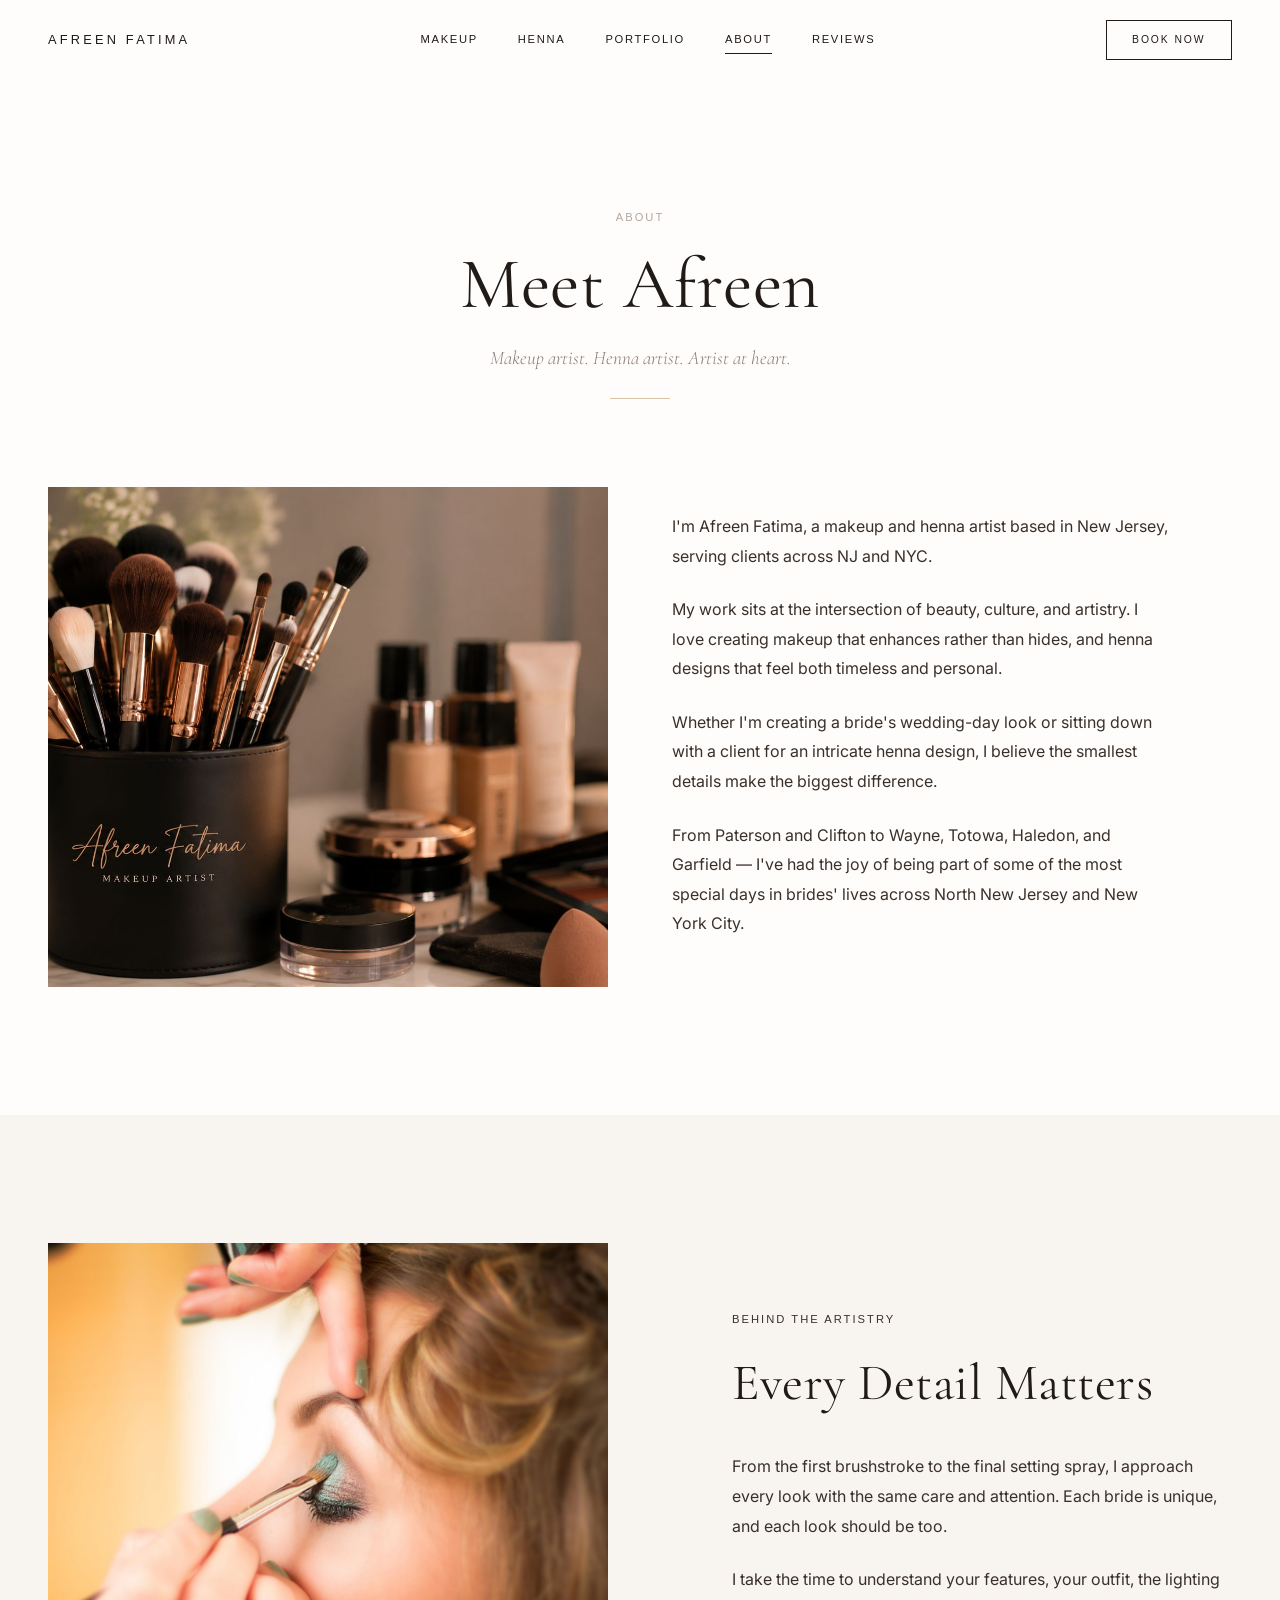
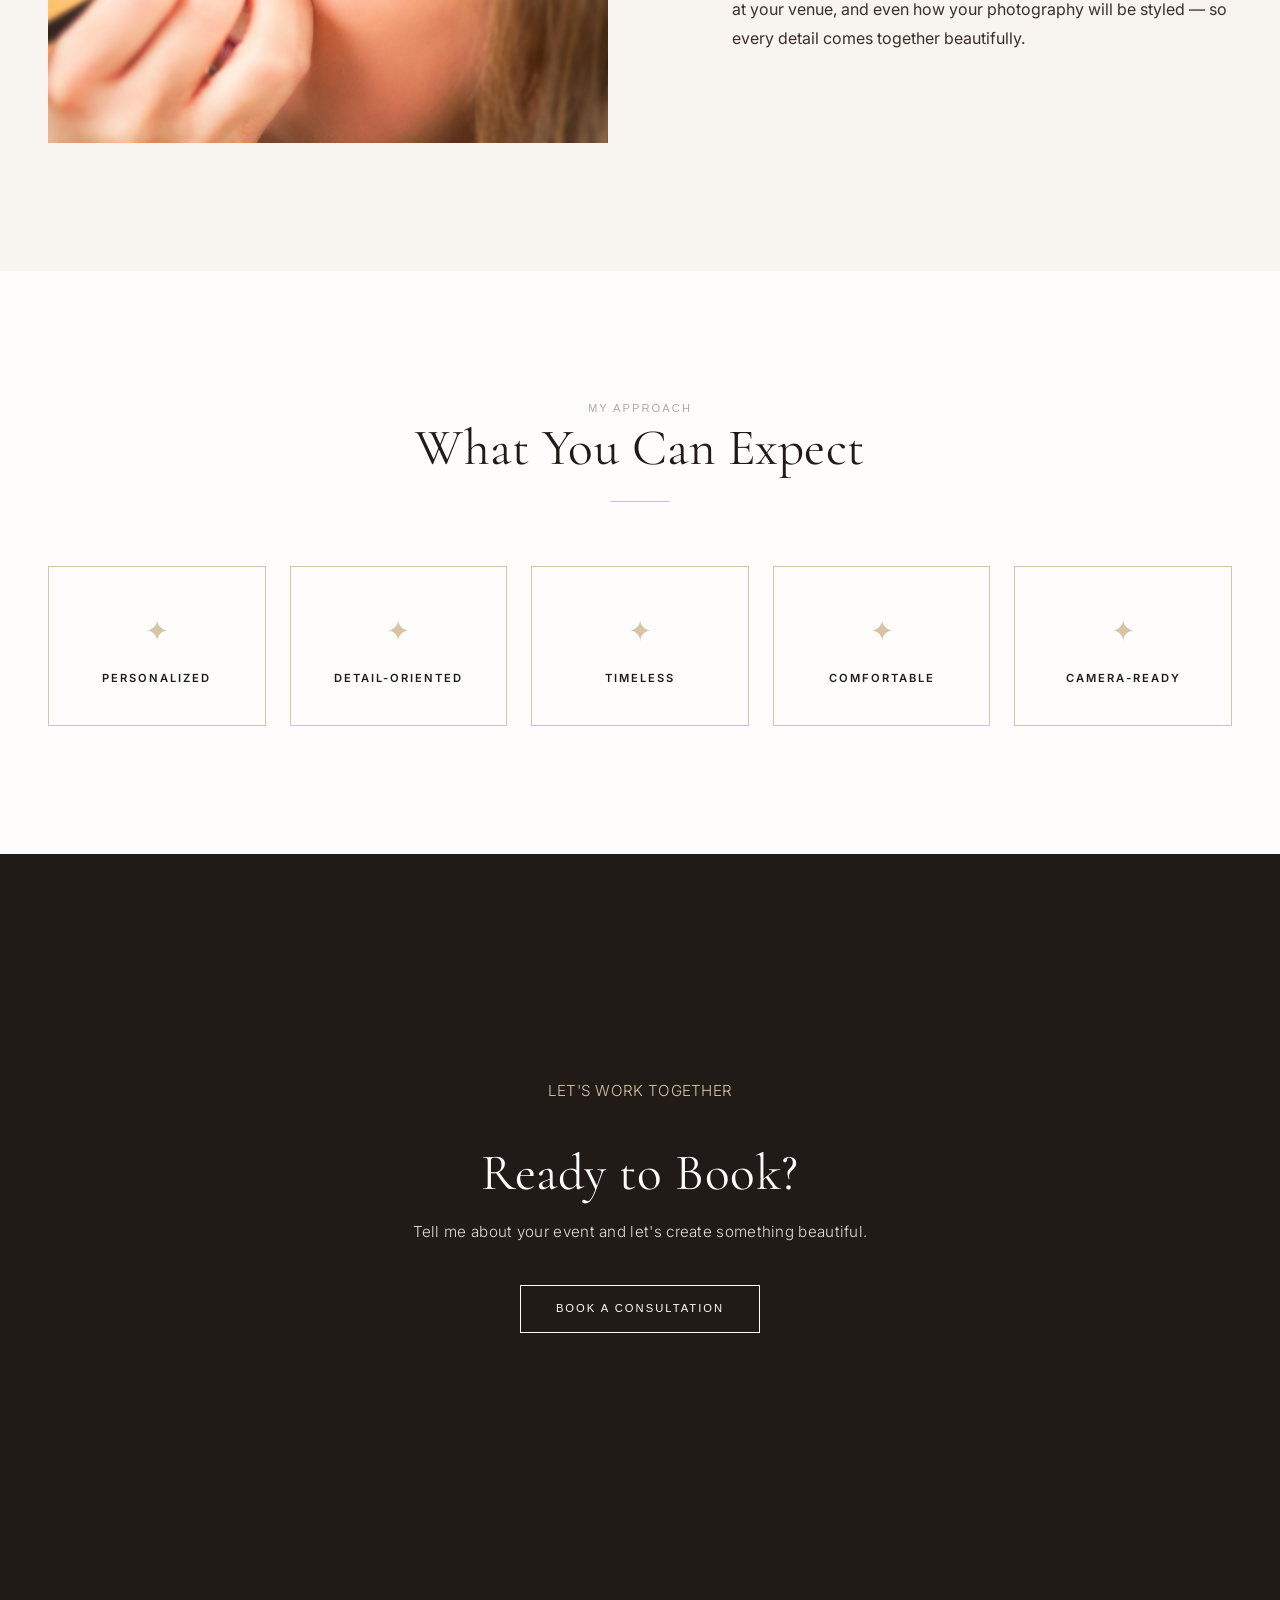
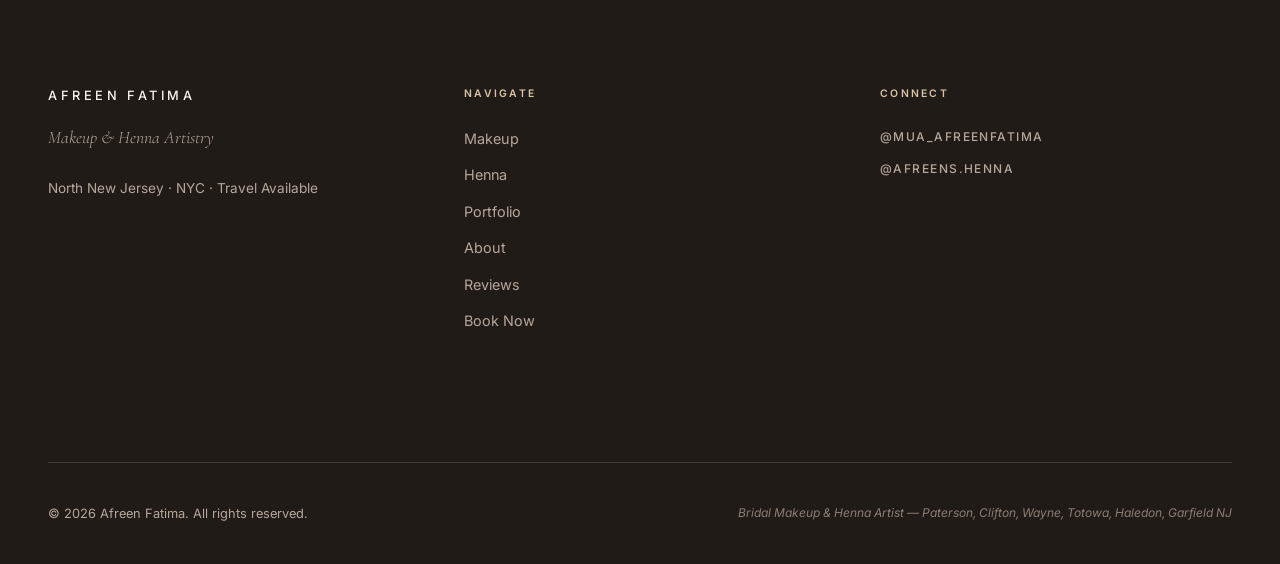
==== about.html @ 137e436c "Add files via upload" ====
<!DOCTYPE html>
<html lang="en">
<head>
  <meta charset="UTF-8">
  <meta name="viewport" content="width=device-width, initial-scale=1.0">
  <title>About Afreen Fatima | Bridal Makeup & Henna Artist in North New Jersey</title>
  <meta name="description" content="Meet Afreen Fatima — a professional bridal makeup and henna artist based in North New Jersey, serving Paterson, Clifton, Wayne, Totowa, Haledon, Garfield, and NYC. Personal, detailed, elegant bridal artistry.">
  <meta name="robots" content="index, follow">
  <link rel="canonical" href="https://afreenfatima.com/about">
  <meta property="og:title" content="About Afreen Fatima | Bridal Makeup & Henna Artist — NJ">
  <meta property="og:description" content="Meet Afreen — a makeup and henna artist based in North NJ serving brides across New Jersey and NYC.">
  <meta property="og:image" content="img/makeup/Afreen Fatima Makeup Vanity Setup.jpg">
  <meta property="og:url" content="https://afreenfatima.com/about">
  <meta property="og:type" content="website">
  <link rel="stylesheet" href="css/style.css">
</head>
<body>

  <!-- ─── HEADER ─── -->
  <header class="header header--dark" id="header">
    <div class="header__inner">
      <a href="index.html" class="header__logo">Afreen Fatima</a>
      <nav class="nav" aria-label="Main navigation">
        <a href="makeup.html" class="nav__link">Makeup</a>
        <a href="henna.html" class="nav__link">Henna</a>
        <a href="portfolio.html" class="nav__link">Portfolio</a>
        <a href="about.html" class="nav__link active">About</a>
        <a href="reviews.html" class="nav__link">Reviews</a>
      </nav>
      <a href="contact.html" class="header__book">Book Now</a>
      <button class="hamburger" id="hamburger" aria-label="Toggle navigation menu">
        <span></span><span></span><span></span>
      </button>
    </div>
  </header>

  <div class="mobile-nav" id="mobile-nav">
    <a href="index.html" class="mobile-nav__link">Home</a>
    <a href="makeup.html" class="mobile-nav__link">Makeup</a>
    <a href="henna.html" class="mobile-nav__link">Henna</a>
    <a href="portfolio.html" class="mobile-nav__link">Portfolio</a>
    <a href="about.html" class="mobile-nav__link">About</a>
    <a href="reviews.html" class="mobile-nav__link">Reviews</a>
    <a href="contact.html" class="btn btn--filled mobile-nav__book">Book Now</a>
  </div>

  <main>

    <!-- ─── PAGE HEADER ─── -->
    <section style="padding-top: calc(var(--header-height) + var(--space-3xl)); padding-bottom: var(--space-xl); text-align: center;">
      <div class="container">
        <p class="label reveal">About</p>
        <h1 class="reveal" style="margin-top: var(--space-sm);">Meet Afreen</h1>
        <p class="accent-script reveal" style="font-size: 1.2rem; margin-top: var(--space-sm);">Makeup artist. Henna artist. Artist at heart.</p>
        <div class="divider reveal"></div>
      </div>
    </section>

    <!-- ─── ABOUT INTRO ─── -->
    <section class="section" style="padding-top: 0;">
      <div class="container">
        <div class="intro">
          <div class="intro__image-wrapper reveal-left">
            <img
              src="img/makeup/Afreen Fatima Makeup Vanity Setup.jpg"
              alt="Afreen Fatima's professional bridal makeup vanity setup featuring branded brush holder, premium foundations, eyeshadow palettes, and beauty tools — bridal makeup artist serving Paterson, Clifton, and North New Jersey"
              class="intro__image"
            >
          </div>

          <div class="intro__content reveal-right">
            <p>I'm Afreen Fatima, a makeup and henna artist based in New Jersey, serving clients across NJ and NYC.</p>
            <p>My work sits at the intersection of beauty, culture, and artistry. I love creating makeup that enhances rather than hides, and henna designs that feel both timeless and personal.</p>
            <p>Whether I'm creating a bride's wedding-day look or sitting down with a client for an intricate henna design, I believe the smallest details make the biggest difference.</p>
            <p>From Paterson and Clifton to Wayne, Totowa, Haledon, and Garfield — I've had the joy of being part of some of the most special days in brides' lives across North New Jersey and New York City.</p>
          </div>
        </div>
      </div>
    </section>

    <!-- ─── PROCESS IMAGE ─── -->
    <section class="section section--ivory">
      <div class="container">
        <div class="intro" style="direction: rtl;">
          <div style="direction: ltr;" class="intro__content reveal-left">
            <p class="label">Behind the Artistry</p>
            <h2 style="margin-top: var(--space-sm);">Every Detail Matters</h2>
            <p style="margin-top: var(--space-md);">From the first brushstroke to the final setting spray, I approach every look with the same care and attention. Each bride is unique, and each look should be too.</p>
            <p>I take the time to understand your features, your outfit, the lighting at your venue, and even how your photography will be styled — so every detail comes together beautifully.</p>
          </div>

          <div style="direction: ltr;" class="intro__image-wrapper reveal-right">
            <img
              src="img/makeup/Makeup artist applying eyeshadow with a brush.jpg"
              alt="Makeup artist carefully applying shimmering eyeshadow with a precision brush during a bridal makeup session — professional bridal makeup artist serving Clifton, Paterson, and NJ brides"
              class="intro__image"
            >
          </div>
        </div>
      </div>
    </section>

    <!-- ─── MY APPROACH ─── -->
    <section class="section">
      <div class="container">
        <div class="text-center reveal">
          <p class="label">My Approach</p>
          <h2>What You Can Expect</h2>
          <div class="divider"></div>
        </div>

        <div class="approach-grid">
          <div class="approach-item reveal reveal-delay-1">
            <div class="approach-item__icon">✦</div>
            <h4>Personalized</h4>
          </div>
          <div class="approach-item reveal reveal-delay-2">
            <div class="approach-item__icon">✦</div>
            <h4>Detail-Oriented</h4>
          </div>
          <div class="approach-item reveal reveal-delay-3">
            <div class="approach-item__icon">✦</div>
            <h4>Timeless</h4>
          </div>
          <div class="approach-item reveal reveal-delay-4">
            <div class="approach-item__icon">✦</div>
            <h4>Comfortable</h4>
          </div>
          <div class="approach-item reveal reveal-delay-4">
            <div class="approach-item__icon">✦</div>
            <h4>Camera-Ready</h4>
          </div>
        </div>
      </div>
    </section>

    <!-- ─── CTA ─── -->
    <section class="section section--espresso">
      <div class="container">
        <div class="cta-banner cta-banner--dark reveal">
          <p class="label" style="color: var(--color-champagne);">Let's Work Together</p>
          <h2 style="color: var(--color-warm-white);">Ready to Book?</h2>
          <p style="color: var(--color-champagne-light);">Tell me about your event and let's create something beautiful.</p>
          <a href="contact.html" class="btn btn--light">Book a Consultation</a>
        </div>
      </div>
    </section>

  </main>

  <!-- ─── FOOTER ─── -->
  <footer class="footer" id="footer">
    <div class="container">
      <div class="footer__inner">
        <div>
          <p class="footer__brand">Afreen Fatima</p>
          <p class="footer__tagline">Makeup & Henna Artistry</p>
          <p class="footer__location">North New Jersey · NYC · Travel Available</p>
        </div>
        <div>
          <p class="footer__heading">Navigate</p>
          <div class="footer__links">
            <a href="makeup.html" class="footer__link">Makeup</a>
            <a href="henna.html" class="footer__link">Henna</a>
            <a href="portfolio.html" class="footer__link">Portfolio</a>
            <a href="about.html" class="footer__link">About</a>
            <a href="reviews.html" class="footer__link">Reviews</a>
            <a href="contact.html" class="footer__link">Book Now</a>
          </div>
        </div>
        <div>
          <p class="footer__heading">Connect</p>
          <div class="footer__social">
            <a href="https://www.instagram.com/mua_afreenfatima/" target="_blank" rel="noopener noreferrer" class="footer__social-link">@mua_afreenfatima</a>
          </div>
          <div class="footer__social" style="margin-top: 0.75rem;">
            <a href="https://www.instagram.com/afreens.henna/" target="_blank" rel="noopener noreferrer" class="footer__social-link">@afreens.henna</a>
          </div>
        </div>
      </div>
      <div class="footer__bottom">
        <p class="footer__copyright">&copy; 2026 Afreen Fatima. All rights reserved.</p>
        <p class="footer__credit"><em>Bridal Makeup & Henna Artist — Paterson, Clifton, Wayne, Totowa, Haledon, Garfield NJ</em></p>
      </div>
    </div>
  </footer>

  <script src="js/main.js"></script>
</body>
</html>
---- css/style.css ----
/* ===================================================================
   AFREEN FATIMA — Bridal Makeup & Henna Artist
   Design System + Complete Styles
   =================================================================== */

/* ───────────────────── Google Fonts ───────────────────── */
/* Cormorant Garamond & Inter loaded via @import; Libre Franklin loaded via <link> in HTML */
@import url('https://fonts.googleapis.com/css2?family=Cormorant+Garamond:ital,wght@0,300;0,400;0,500;0,600;0,700;1,300;1,400;1,500&family=Inter:wght@300;400;500;600&display=swap');

/* ───────────────────── CSS Custom Properties ───────────────────── */
:root {
  /* Colors */
  --color-ivory: #F8F5F0;
  --color-espresso: #211B18;
  --color-taupe: #B5A79C;
  --color-champagne: #D7C4A5;
  --color-warm-white: #FFFDFC;
  --color-champagne-light: #E8DDD0;
  --color-espresso-light: #3A302A;
  --color-taupe-dark: #8A7D74;
  --color-overlay: rgba(33, 27, 24, 0.55);
  --color-overlay-light: rgba(33, 27, 24, 0.30);

  /* Typography */
  --font-heading: 'Cormorant Garamond', 'Georgia', serif;
  --font-body: 'Inter', 'Helvetica Neue', sans-serif;
  --font-accent: 'Libre Franklin', 'Helvetica Neue', sans-serif;

  /* Spacing */
  --space-xs: 0.5rem;
  --space-sm: 1rem;
  --space-md: 1.5rem;
  --space-lg: 2.5rem;
  --space-xl: 4rem;
  --space-2xl: 6rem;
  --space-3xl: 8rem;

  /* Layout */
  --max-width: 1280px;
  --max-width-narrow: 900px;
  --max-width-text: 680px;
  --header-height: 80px;

  /* Transitions */
  --transition-fast: 0.2s ease;
  --transition-base: 0.3s ease;
  --transition-slow: 0.5s ease;
  --transition-elegant: 0.6s cubic-bezier(0.22, 1, 0.36, 1);

  /* Borders */
  --border-thin: 1px solid var(--color-champagne);
  --border-taupe: 1px solid var(--color-taupe);
}

/* ───────────────────── Reset & Base ───────────────────── */
*,
*::before,
*::after {
  margin: 0;
  padding: 0;
  box-sizing: border-box;
}

html {
  scroll-behavior: smooth;
  font-size: 16px;
  -webkit-font-smoothing: antialiased;
  -moz-osx-font-smoothing: grayscale;
}

body {
  font-family: var(--font-body);
  font-weight: 400;
  font-size: 1rem;
  line-height: 1.7;
  color: var(--color-espresso);
  background-color: var(--color-warm-white);
  overflow-x: hidden;
}

img {
  max-width: 100%;
  height: auto;
  display: block;
}

a {
  color: inherit;
  text-decoration: none;
  transition: var(--transition-base);
}

ul, ol {
  list-style: none;
}

button {
  font-family: inherit;
  cursor: pointer;
  border: none;
  background: none;
}

input, select, textarea {
  font-family: var(--font-body);
  font-size: 1rem;
}

::selection {
  background-color: var(--color-champagne);
  color: var(--color-espresso);
}

/* ───────────────────── Typography ───────────────────── */
h1, h2, h3, h4 {
  font-family: var(--font-heading);
  font-weight: 400;
  line-height: 1.15;
  color: var(--color-espresso);
}

h1 {
  font-size: clamp(2.5rem, 6vw, 4.5rem);
  letter-spacing: 0.01em;
}

h2 {
  font-size: clamp(2rem, 4.5vw, 3.2rem);
  letter-spacing: 0.01em;
}

h3 {
  font-size: clamp(1.4rem, 3vw, 2rem);
}

h4 {
  font-size: clamp(1.1rem, 2vw, 1.4rem);
}

.label {
  font-family: var(--font-accent);
  font-optical-sizing: auto;
  font-size: 0.7rem;
  font-weight: 500;
  font-style: normal;
  letter-spacing: 0.18em;
  text-transform: uppercase;
  color: var(--color-taupe);
}

.accent-script {
  font-family: var(--font-heading);
  font-style: italic;
  font-weight: 300;
  color: var(--color-taupe-dark);
}

/* ───────────────────── Drop Cap & Libre Franklin Accents ───────────────────── */
.drop-cap {
  font-family: var(--font-accent);
  font-optical-sizing: auto;
  font-weight: 300;
  font-style: normal;
  float: left;
  font-size: 3.8rem;
  line-height: 0.78;
  padding-right: 0.12em;
  padding-top: 0.06em;
  color: var(--color-espresso);
}

/* ───────────────────── Editorial Section Headers ───────────────────── */
.section-header {
  margin-bottom: var(--space-xl);
}

.section-header h2 {
  font-family: var(--font-heading);
  font-weight: 300;
  letter-spacing: 0.01em;
}

.section-header h2 em {
  font-style: italic;
  font-weight: 300;
}

.section-header__kicker {
  font-family: var(--font-accent);
  font-optical-sizing: auto;
  font-weight: 500;
  font-style: normal;
  font-size: 0.7rem;
  letter-spacing: 0.22em;
  text-transform: uppercase;
  color: var(--color-taupe);
  display: block;
  margin-bottom: var(--space-sm);
}

.section-header__sub {
  font-family: var(--font-body);
  font-size: 1rem;
  font-weight: 300;
  color: var(--color-taupe-dark);
  margin-top: var(--space-sm);
  letter-spacing: 0.02em;
}

/* Left-aligned (editorial / Byrdie-inspired) */
.section-header--left {
  text-align: left;
}

.section-header--left::after {
  content: '';
  display: block;
  width: 40px;
  height: 1px;
  background-color: var(--color-champagne);
  margin-top: var(--space-md);
}

/* Center-aligned */
.section-header--center {
  text-align: center;
}

/* Editorial style (left-aligned with kicker above) */
.section-header--editorial {
  text-align: left;
}

.section-header--editorial::after {
  content: '';
  display: block;
  width: 40px;
  height: 1px;
  background-color: var(--color-champagne);
  margin-top: var(--space-md);
}

/* ───────────────────── Layout Utilities ───────────────────── */
.container {
  width: 100%;
  max-width: var(--max-width);
  margin: 0 auto;
  padding: 0 clamp(1.25rem, 4vw, 3rem);
}

.container--narrow {
  max-width: var(--max-width-narrow);
}

.container--text {
  max-width: var(--max-width-text);
}

.section {
  padding: var(--space-3xl) 0;
}

.section--ivory {
  background-color: var(--color-ivory);
}

.section--espresso {
  background-color: var(--color-espresso);
  color: var(--color-ivory);
}

.section--espresso h2,
.section--espresso h3,
.section--espresso h4 {
  color: var(--color-ivory);
}

.section--espresso .label {
  color: var(--color-champagne);
}

.text-center {
  text-align: center;
}

.divider {
  width: 60px;
  height: 1px;
  background-color: var(--color-champagne);
  margin: var(--space-md) auto;
}

.divider--left {
  margin-left: 0;
}

/* ───────────────────── Buttons ───────────────────── */
.btn {
  display: inline-block;
  font-family: var(--font-accent);
  font-optical-sizing: auto;
  font-size: 0.7rem;
  font-weight: 500;
  font-style: normal;
  letter-spacing: 0.18em;
  text-transform: uppercase;
  padding: 0.85rem 2.2rem;
  border: 1px solid var(--color-espresso);
  color: var(--color-espresso);
  background: transparent;
  cursor: pointer;
  transition: background-color 0.25s ease, color 0.25s ease, border-color 0.25s ease;
}

.btn:hover {
  background-color: var(--color-espresso);
  color: var(--color-warm-white);
}

.btn--filled {
  background-color: var(--color-espresso);
  color: var(--color-warm-white);
}

.btn--filled:hover {
  background-color: transparent;
  color: var(--color-espresso);
}

.btn--light {
  border-color: var(--color-warm-white);
  color: var(--color-warm-white);
}

.btn--light:hover {
  background-color: var(--color-warm-white);
  color: var(--color-espresso);
}

.btn--text {
  border: none;
  padding: 0;
  font-family: var(--font-accent);
  font-optical-sizing: auto;
  font-size: 0.7rem;
  font-weight: 500;
  font-style: normal;
  letter-spacing: 0.18em;
  text-transform: uppercase;
  position: relative;
  background: none;
}

.btn--text:hover {
  background-color: transparent;
  color: inherit;
}

.btn--text::after {
  content: '';
  position: absolute;
  bottom: -2px;
  left: 0;
  width: 0;
  height: 1px;
  background-color: currentColor;
  transition: width 0.3s ease;
}

.btn--text:hover::after {
  width: 100%;
}

/* Light variant for dark backgrounds (hero, etc.) */
.btn--text-light {
  color: var(--color-warm-white);
}

.btn--text-light:hover {
  color: var(--color-warm-white);
  opacity: 0.85;
}

.btn--text-light::after {
  background-color: var(--color-warm-white);
}

/* ───────────────────── Header / Navigation ───────────────────── */
.header {
  position: fixed;
  top: 0;
  left: 0;
  width: 100%;
  z-index: 1000;
  padding: 0 clamp(1.25rem, 4vw, 3rem);
  height: var(--header-height);
  display: flex;
  align-items: center;
  transition: var(--transition-base);
  background-color: transparent;
}

.header.scrolled {
  background-color: rgba(255, 253, 252, 0.97);
  backdrop-filter: blur(12px);
  -webkit-backdrop-filter: blur(12px);
  box-shadow: 0 1px 0 var(--color-champagne);
}

.header.scrolled .header__logo,
.header.scrolled .nav__link,
.header.scrolled .header__book {
  color: var(--color-espresso);
}

.header.scrolled .hamburger span {
  background-color: var(--color-espresso);
}

.header__inner {
  display: flex;
  align-items: center;
  justify-content: space-between;
  width: 100%;
  max-width: var(--max-width);
  margin: 0 auto;
}

.header__logo {
  font-family: var(--font-accent);
  font-optical-sizing: auto;
  font-size: 0.8rem;
  font-weight: 500;
  font-style: normal;
  letter-spacing: 0.25em;
  text-transform: uppercase;
  color: var(--color-warm-white);
  transition: var(--transition-base);
  white-space: nowrap;
}

/* Pages with light backgrounds get dark header by default */
.header--dark .header__logo,
.header--dark .nav__link,
.header--dark .header__book {
  color: var(--color-espresso);
}

.header--dark .hamburger span {
  background-color: var(--color-espresso);
}

.nav {
  display: flex;
  align-items: center;
  gap: 2.5rem;
}

.nav__link {
  font-family: var(--font-accent);
  font-optical-sizing: auto;
  font-size: 0.7rem;
  font-weight: 400;
  font-style: normal;
  letter-spacing: 0.15em;
  text-transform: uppercase;
  color: var(--color-warm-white);
  transition: var(--transition-base);
  position: relative;
}

.nav__link::after {
  content: '';
  position: absolute;
  bottom: -4px;
  left: 0;
  width: 0;
  height: 1px;
  background-color: currentColor;
  transition: var(--transition-base);
}

.nav__link:hover::after,
.nav__link.active::after {
  width: 100%;
}

.header__book {
  font-family: var(--font-accent);
  font-optical-sizing: auto;
  font-size: 0.65rem;
  font-weight: 500;
  font-style: normal;
  letter-spacing: 0.18em;
  text-transform: uppercase;
  color: var(--color-warm-white);
  padding: 0.65rem 1.6rem;
  border: 1px solid currentColor;
  transition: background-color 0.25s ease, color 0.25s ease, border-color 0.25s ease;
}

.header__book:hover {
  background-color: var(--color-espresso);
  color: var(--color-warm-white);
  border-color: var(--color-espresso);
}

.header.scrolled .header__book:hover {
  background-color: var(--color-espresso);
  color: var(--color-warm-white);
}

/* Hamburger */
.hamburger {
  display: none;
  flex-direction: column;
  gap: 5px;
  padding: 8px;
  cursor: pointer;
  z-index: 1001;
}

.hamburger span {
  display: block;
  width: 24px;
  height: 1.5px;
  background-color: var(--color-warm-white);
  transition: var(--transition-base);
}

.hamburger.active span:nth-child(1) {
  transform: rotate(45deg) translate(5px, 5px);
}

.hamburger.active span:nth-child(2) {
  opacity: 0;
}

.hamburger.active span:nth-child(3) {
  transform: rotate(-45deg) translate(5px, -5px);
}

/* Mobile Nav Overlay */
.mobile-nav {
  display: none;
  position: fixed;
  top: 0;
  left: 0;
  width: 100%;
  height: 100vh;
  height: 100dvh;
  background-color: var(--color-warm-white);
  z-index: 999;
  flex-direction: column;
  align-items: center;
  justify-content: center;
  gap: 2rem;
  opacity: 0;
  pointer-events: none;
  transition: var(--transition-slow);
}

.mobile-nav.active {
  display: flex;
  opacity: 1;
  pointer-events: all;
}

.mobile-nav__link {
  font-family: var(--font-heading);
  font-size: 2rem;
  color: var(--color-espresso);
  transition: var(--transition-base);
}

.mobile-nav__link:hover {
  color: var(--color-taupe);
}

.mobile-nav__book {
  margin-top: 1rem;
}

/* ───────────────────── Hero Section ───────────────────── */
.hero {
  position: relative;
  height: 100vh;
  min-height: 600px;
  max-height: 1000px;
  display: flex;
  align-items: center;
  justify-content: center;
  text-align: center;
  overflow: hidden;
}

.hero__bg {
  position: absolute;
  top: 0;
  left: 0;
  width: 100%;
  height: 100%;
  object-fit: cover;
  object-position: center 20%;
  z-index: 0;
}

/* YouTube video background */
.hero__video-wrap {
  position: absolute;
  top: 0;
  left: 0;
  width: 100%;
  height: 100%;
  overflow: hidden;
  z-index: 0;
  pointer-events: none;
}

.hero__video-wrap iframe {
  position: absolute;
  top: 50%;
  left: 50%;
  width: 300%;
  height: 300%;
  min-width: 100%;
  min-height: 100%;
  transform: translate(-50%, -50%);
  border: 0;
}

/* Poster image fades out when video starts */
.hero__poster {
  z-index: 1;
  transition: opacity 1.2s ease;
}

.hero__overlay {
  position: absolute;
  top: 0;
  left: 0;
  width: 100%;
  height: 100%;
  background: linear-gradient(
    to bottom,
    rgba(33, 27, 24, 0.25) 0%,
    rgba(33, 27, 24, 0.50) 50%,
    rgba(33, 27, 24, 0.65) 100%
  );
  z-index: 1;
}

.hero__content {
  position: relative;
  z-index: 2;
  color: var(--color-warm-white);
  max-width: 800px;
  padding: 0 var(--space-md);
}

.hero__label {
  font-family: var(--font-accent);
  font-optical-sizing: auto;
  font-size: 0.7rem;
  font-weight: 400;
  font-style: normal;
  letter-spacing: 0.25em;
  text-transform: uppercase;
  color: var(--color-champagne);
  margin-bottom: var(--space-md);
}

.hero__title {
  font-family: var(--font-heading);
  font-size: clamp(2.8rem, 7vw, 5rem);
  font-weight: 300;
  line-height: 1.1;
  color: var(--color-warm-white);
  margin-bottom: var(--space-md);
}

.hero__title-accent {
  font-family: var(--font-accent);
  font-optical-sizing: auto;
  font-weight: 200;
  font-style: italic;
  letter-spacing: 0.02em;
}

.hero__subtitle {
  font-family: var(--font-body);
  font-size: 0.95rem;
  font-weight: 300;
  letter-spacing: 0.06em;
  color: rgba(255, 253, 252, 0.85);
  margin-bottom: var(--space-lg);
}

.hero__ctas {
  display: flex;
  align-items: center;
  justify-content: center;
  gap: var(--space-md);
  flex-wrap: wrap;
}

/* Page Hero (shorter, for inner pages) */
.hero--page {
  height: 65vh;
  min-height: 450px;
  max-height: 700px;
}

.hero--page .hero__title {
  font-size: clamp(2.2rem, 5.5vw, 4rem);
}

/* ───────────────────── Intro / Meet Afreen Section ───────────────────── */
.intro {
  display: grid;
  grid-template-columns: 1fr 1fr;
  gap: var(--space-xl);
  align-items: center;
}

.intro__image-wrapper {
  position: relative;
  overflow: hidden;
}

.intro__image-wrapper::after {
  content: '';
  position: absolute;
  top: 20px;
  left: 20px;
  width: 100%;
  height: 100%;
  border: 1px solid var(--color-champagne);
  z-index: -1;
}

.intro__image {
  width: 100%;
  height: 500px;
  object-fit: cover;
}

.intro__content {
  max-width: 500px;
}

.intro__content h2 {
  margin-bottom: var(--space-lg);
}

.intro__content p {
  color: var(--color-espresso-light);
  line-height: 1.85;
  margin-bottom: var(--space-md);
}

/* ───────────────────── Services Cards (Makeup / Henna) ───────────────────── */
.services-grid {
  display: grid;
  grid-template-columns: 1fr 1fr;
  gap: var(--space-lg);
}

.service-card {
  position: relative;
  height: 600px;
  overflow: hidden;
  cursor: pointer;
}

.service-card__image {
  width: 100%;
  height: 100%;
  object-fit: cover;
  transition: transform 1.2s cubic-bezier(0.22, 1, 0.36, 1);
}

.service-card:hover .service-card__image {
  transform: scale(1.05);
}

.service-card__overlay {
  position: absolute;
  top: 0;
  left: 0;
  width: 100%;
  height: 100%;
  background: linear-gradient(
    to top,
    rgba(33, 27, 24, 0.75) 0%,
    rgba(33, 27, 24, 0.15) 60%
  );
  display: flex;
  flex-direction: column;
  justify-content: flex-end;
  padding: var(--space-xl);
  transition: var(--transition-base);
}

.service-card__label {
  font-family: var(--font-accent);
  font-optical-sizing: auto;
  font-size: 0.65rem;
  font-weight: 300;
  font-style: normal;
  letter-spacing: 0.15em;
  color: var(--color-champagne);
  margin-bottom: var(--space-xs);
  opacity: 0.7;
}

.service-card__title {
  font-family: var(--font-heading);
  font-size: clamp(2rem, 4vw, 3rem);
  font-weight: 300;
  color: var(--color-warm-white);
  margin-bottom: var(--space-sm);
}

.service-card__text {
  font-size: 0.9rem;
  color: rgba(255, 253, 252, 0.8);
  line-height: 1.7;
  margin-bottom: var(--space-md);
  max-width: 380px;
}

.service-card .btn--light {
  align-self: flex-start;
}

/* ───────────────────── Gallery / Portfolio Grid ───────────────────── */
.gallery-grid {
  display: grid;
  grid-template-columns: repeat(3, 1fr);
  gap: var(--space-sm);
}

.gallery-grid--asymmetric {
  grid-template-columns: repeat(4, 1fr);
  grid-auto-rows: 280px;
}

.gallery-item {
  position: relative;
  overflow: hidden;
  cursor: pointer;
}

.gallery-item--wide {
  grid-column: span 2;
}

.gallery-item--tall {
  grid-row: span 2;
}

.gallery-item img {
  width: 100%;
  height: 100%;
  object-fit: cover;
  transition: transform 0.8s cubic-bezier(0.22, 1, 0.36, 1);
}

.gallery-item:hover img {
  transform: scale(1.04);
}

.gallery-item__overlay {
  position: absolute;
  top: 0;
  left: 0;
  width: 100%;
  height: 100%;
  background: rgba(33, 27, 24, 0);
  display: flex;
  align-items: center;
  justify-content: center;
  transition: var(--transition-base);
}

.gallery-item:hover .gallery-item__overlay {
  background: rgba(33, 27, 24, 0.25);
}

.gallery-item__icon {
  color: var(--color-warm-white);
  font-size: 1.5rem;
  opacity: 0;
  transform: translateY(10px);
  transition: var(--transition-base);
}

.gallery-item:hover .gallery-item__icon {
  opacity: 1;
  transform: translateY(0);
}

/* Portfolio Filter Tabs */
.filter-tabs {
  display: flex;
  align-items: center;
  justify-content: center;
  gap: var(--space-md);
  margin-bottom: var(--space-xl);
  flex-wrap: wrap;
}

.filter-tab {
  font-family: var(--font-body);
  font-size: 0.7rem;
  font-weight: 500;
  letter-spacing: 0.18em;
  text-transform: uppercase;
  color: var(--color-taupe);
  padding: 0.5rem 0;
  border-bottom: 1px solid transparent;
  transition: var(--transition-base);
  cursor: pointer;
  background: none;
  border-top: none;
  border-left: none;
  border-right: none;
}

.filter-tab:hover,
.filter-tab.active {
  color: var(--color-espresso);
  border-bottom-color: var(--color-espresso);
}

/* ───────────────────── Experience / Process Steps ───────────────────── */
.experience-grid {
  display: grid;
  grid-template-columns: repeat(4, 1fr);
  gap: var(--space-xl);
  margin-top: var(--space-xl);
}

.experience-step {
  text-align: center;
}

.experience-step__number {
  font-family: var(--font-accent);
  font-optical-sizing: auto;
  font-size: 2.4rem;
  font-weight: 200;
  font-style: normal;
  color: var(--color-champagne);
  line-height: 1;
  margin-bottom: var(--space-sm);
}

.experience-step__title {
  font-family: var(--font-accent);
  font-optical-sizing: auto;
  font-size: 0.7rem;
  font-weight: 600;
  font-style: normal;
  letter-spacing: 0.18em;
  text-transform: uppercase;
  color: var(--color-espresso);
  margin-bottom: var(--space-sm);
}

.experience-step__text {
  font-size: 0.9rem;
  color: var(--color-espresso-light);
  line-height: 1.75;
}

/* ───────────────────── Reviews / Kind Words ───────────────────── */
.reviews-grid {
  display: grid;
  grid-template-columns: repeat(2, 1fr);
  gap: var(--space-xl);
}

.review-card {
  padding: var(--space-xl);
  border: var(--border-thin);
  position: relative;
}

.review-card__quote {
  font-family: var(--font-accent);
  font-optical-sizing: auto;
  font-weight: 200;
  font-style: normal;
  font-size: 4rem;
  color: var(--color-champagne);
  line-height: 0.8;
  margin-bottom: var(--space-sm);
}

.review-card__text {
  font-family: var(--font-heading);
  font-size: 1.25rem;
  font-style: italic;
  font-weight: 300;
  line-height: 1.65;
  color: var(--color-espresso);
  margin-bottom: var(--space-md);
}

.review-card__author {
  font-family: var(--font-body);
  font-size: 0.7rem;
  font-weight: 600;
  letter-spacing: 0.15em;
  text-transform: uppercase;
  color: var(--color-espresso);
}

.review-card__service {
  font-family: var(--font-body);
  font-size: 0.75rem;
  color: var(--color-taupe);
  margin-top: 4px;
}

/* Large single review */
.review-large {
  text-align: center;
  max-width: 750px;
  margin: 0 auto;
}

.review-large__text {
  font-family: var(--font-heading);
  font-size: clamp(1.3rem, 2.5vw, 1.8rem);
  font-style: italic;
  font-weight: 300;
  line-height: 1.65;
  color: var(--color-espresso);
  margin-bottom: var(--space-lg);
}

.review-large__quote-mark {
  font-family: var(--font-heading);
  font-size: 5rem;
  color: var(--color-champagne);
  line-height: 0.5;
  display: block;
  margin-bottom: var(--space-md);
}

/* ───────────────────── Instagram Section ───────────────────── */
.instagram-handle {
  color: inherit;
  text-decoration: none;
  transition: var(--transition-base);
}

.instagram-handle:hover {
  color: var(--color-taupe);
}

.instagram-grid {
  display: grid;
  grid-template-columns: repeat(6, 1fr);
  gap: 4px;
}

.instagram-item {
  aspect-ratio: 1;
  overflow: hidden;
  cursor: pointer;
}

.instagram-item img {
  width: 100%;
  height: 100%;
  object-fit: cover;
  transition: transform 0.6s cubic-bezier(0.22, 1, 0.36, 1);
}

.instagram-item:hover img {
  transform: scale(1.08);
}

/* ───────────────────── CTA Banner ───────────────────── */
.cta-banner {
  text-align: center;
  padding: var(--space-2xl) var(--space-md);
}

.cta-banner h2 {
  margin-bottom: var(--space-sm);
}

.cta-banner p {
  font-family: var(--font-body);
  font-size: 0.95rem;
  font-weight: 300;
  color: var(--color-taupe-dark);
  margin-bottom: var(--space-lg);
  letter-spacing: 0.02em;
}

.cta-banner--dark {
  background-color: var(--color-espresso);
}

.cta-banner--dark h2 {
  color: var(--color-warm-white);
}

.cta-banner--dark p {
  color: var(--color-champagne);
}

/* ───────────────────── Footer ───────────────────── */
.footer {
  background-color: var(--color-espresso);
  color: var(--color-ivory);
  padding: var(--space-3xl) 0 var(--space-lg);
}

.footer__inner {
  display: grid;
  grid-template-columns: 1fr 1fr 1fr;
  gap: var(--space-xl);
  margin-bottom: var(--space-3xl);
}

.footer__brand {
  font-family: var(--font-body);
  font-size: 0.8rem;
  font-weight: 500;
  letter-spacing: 0.28em;
  text-transform: uppercase;
  margin-bottom: var(--space-sm);
}

.footer__tagline {
  font-family: var(--font-heading);
  font-style: italic;
  font-weight: 300;
  font-size: 1.1rem;
  color: var(--color-taupe);
  margin-bottom: var(--space-md);
}

.footer__location {
  font-size: 0.85rem;
  color: var(--color-taupe);
}

.footer__heading {
  font-family: var(--font-body);
  font-size: 0.65rem;
  font-weight: 600;
  letter-spacing: 0.22em;
  text-transform: uppercase;
  color: var(--color-champagne);
  margin-bottom: var(--space-md);
}

.footer__links {
  display: flex;
  flex-direction: column;
  gap: 0.75rem;
}

.footer__link {
  font-size: 0.9rem;
  color: var(--color-taupe);
  transition: var(--transition-base);
}

.footer__link:hover {
  color: var(--color-warm-white);
}

.footer__social {
  display: flex;
  gap: var(--space-md);
}

.footer__social-link {
  font-size: 0.75rem;
  font-weight: 500;
  letter-spacing: 0.12em;
  text-transform: uppercase;
  color: var(--color-taupe);
  transition: var(--transition-base);
}

.footer__social-link:hover {
  color: var(--color-warm-white);
}

.footer__bottom {
  border-top: 1px solid rgba(181, 167, 156, 0.2);
  padding-top: var(--space-lg);
  display: flex;
  align-items: center;
  justify-content: space-between;
}

.footer__copyright {
  font-size: 0.8rem;
  color: var(--color-taupe);
}

.footer__credit {
  font-size: 0.75rem;
  color: var(--color-taupe-dark);
  font-style: italic;
}

/* ───────────────────── Contact / Booking Form ───────────────────── */
.form-grid {
  display: grid;
  grid-template-columns: 1fr 1fr;
  gap: var(--space-md);
}

.form-group {
  display: flex;
  flex-direction: column;
  gap: 0.5rem;
}

.form-group--full {
  grid-column: 1 / -1;
}

.form-group label {
  font-size: 0.7rem;
  font-weight: 500;
  letter-spacing: 0.18em;
  text-transform: uppercase;
  color: var(--color-espresso);
}

.form-group input,
.form-group select,
.form-group textarea {
  padding: 0.9rem 1rem;
  border: 1px solid var(--color-champagne);
  background-color: transparent;
  color: var(--color-espresso);
  font-size: 0.95rem;
  transition: var(--transition-base);
  outline: none;
  -webkit-appearance: none;
  appearance: none;
  border-radius: 0;
}

.form-group input:focus,
.form-group select:focus,
.form-group textarea:focus {
  border-color: var(--color-espresso);
}

.form-group input::placeholder,
.form-group textarea::placeholder {
  color: var(--color-taupe);
  font-weight: 300;
}

.form-group textarea {
  resize: vertical;
  min-height: 140px;
}

.form-group select {
  background-image: url("data:image/svg+xml,%3Csvg xmlns='http://www.w3.org/2000/svg' width='12' height='12' viewBox='0 0 12 12'%3E%3Cpath fill='%23B5A79C' d='M6 8L1 3h10z'/%3E%3C/svg%3E");
  background-repeat: no-repeat;
  background-position: right 1rem center;
  padding-right: 2.5rem;
  cursor: pointer;
}

.form-submit {
  margin-top: var(--space-md);
}

.form-message {
  padding: var(--space-sm) var(--space-md);
  margin-top: var(--space-md);
  font-size: 0.9rem;
  display: none;
}

.form-message--success {
  background-color: #f0f7f0;
  color: #2d5a2d;
  border: 1px solid #c5dfc5;
  display: block;
}

.form-message--error {
  background-color: #fdf0f0;
  color: #8b2d2d;
  border: 1px solid #e8c5c5;
  display: block;
}

/* ───────────────────── Services List (Inner Pages) ───────────────────── */
.services-list {
  display: grid;
  grid-template-columns: repeat(2, 1fr);
  gap: var(--space-md) var(--space-xl);
}

.services-list__item {
  padding: var(--space-lg) 0;
  border-bottom: var(--border-thin);
}

.services-list__item h4 {
  margin-bottom: var(--space-xs);
}

.services-list__item p {
  font-size: 0.9rem;
  color: var(--color-espresso-light);
  line-height: 1.7;
}

/* Service Categories (Henna page) */
.service-categories {
  display: grid;
  grid-template-columns: repeat(3, 1fr);
  gap: var(--space-lg);
}

.service-category {
  padding: var(--space-xl);
  border: var(--border-thin);
  text-align: center;
  transition: var(--transition-base);
}

.service-category:hover {
  border-color: var(--color-taupe);
}

.service-category h3 {
  font-size: 1.6rem;
  margin-bottom: var(--space-sm);
}

.service-category p {
  font-size: 0.9rem;
  color: var(--color-espresso-light);
  line-height: 1.7;
}

/* ───────────────────── About Page Approach ───────────────────── */
.approach-grid {
  display: grid;
  grid-template-columns: repeat(5, 1fr);
  gap: var(--space-md);
  margin-top: var(--space-xl);
}

.approach-item {
  text-align: center;
  padding: var(--space-lg) var(--space-sm);
  border: var(--border-thin);
}

.approach-item__icon {
  font-size: 1.8rem;
  margin-bottom: var(--space-sm);
  color: var(--color-champagne);
}

.approach-item h4 {
  font-family: var(--font-body);
  font-size: 0.7rem;
  font-weight: 600;
  letter-spacing: 0.18em;
  text-transform: uppercase;
}

/* ───────────────────── Lightbox ───────────────────── */
.lightbox {
  position: fixed;
  top: 0;
  left: 0;
  width: 100%;
  height: 100%;
  background-color: rgba(33, 27, 24, 0.95);
  z-index: 2000;
  display: flex;
  align-items: center;
  justify-content: center;
  opacity: 0;
  pointer-events: none;
  transition: var(--transition-base);
}

.lightbox.active {
  opacity: 1;
  pointer-events: all;
}

.lightbox__image {
  max-width: 90%;
  max-height: 90vh;
  object-fit: contain;
}

.lightbox__close {
  position: absolute;
  top: 2rem;
  right: 2rem;
  color: var(--color-warm-white);
  font-size: 1.5rem;
  cursor: pointer;
  padding: 0.5rem;
  transition: var(--transition-base);
  background: none;
  border: none;
  font-family: var(--font-body);
  font-weight: 300;
  letter-spacing: 0.1em;
}

.lightbox__close:hover {
  color: var(--color-champagne);
}

.lightbox__nav {
  position: absolute;
  top: 50%;
  transform: translateY(-50%);
  color: var(--color-warm-white);
  font-size: 2rem;
  cursor: pointer;
  padding: 1rem;
  transition: var(--transition-base);
  background: none;
  border: none;
  font-family: var(--font-heading);
}

.lightbox__nav:hover {
  color: var(--color-champagne);
}

.lightbox__nav--prev {
  left: 2rem;
}

.lightbox__nav--next {
  right: 2rem;
}

/* ───────────────────── Scroll Animations ───────────────────── */
.reveal {
  opacity: 0;
  transform: translateY(30px);
  transition: opacity 0.8s ease, transform 0.8s cubic-bezier(0.22, 1, 0.36, 1);
}

.reveal.visible {
  opacity: 1;
  transform: translateY(0);
}

.reveal-delay-1 { transition-delay: 0.1s; }
.reveal-delay-2 { transition-delay: 0.2s; }
.reveal-delay-3 { transition-delay: 0.3s; }
.reveal-delay-4 { transition-delay: 0.4s; }

.reveal-left {
  opacity: 0;
  transform: translateX(-30px);
  transition: opacity 0.8s ease, transform 0.8s cubic-bezier(0.22, 1, 0.36, 1);
}

.reveal-left.visible {
  opacity: 1;
  transform: translateX(0);
}

.reveal-right {
  opacity: 0;
  transform: translateX(30px);
  transition: opacity 0.8s ease, transform 0.8s cubic-bezier(0.22, 1, 0.36, 1);
}

.reveal-right.visible {
  opacity: 1;
  transform: translateX(0);
}

/* ───────────────────── Combo Package Highlight ───────────────────── */
.combo-section {
  background-color: var(--color-ivory);
  padding: var(--space-3xl) 0;
}

.combo-inner {
  display: grid;
  grid-template-columns: 1fr 1fr;
  gap: var(--space-xl);
  align-items: center;
}

.combo-images {
  display: grid;
  grid-template-columns: 1fr 1fr;
  gap: var(--space-sm);
}

.combo-images img {
  width: 100%;
  height: 300px;
  object-fit: cover;
}

/* ───────────────────── Responsive ───────────────────── */
@media (max-width: 1024px) {
  .experience-grid {
    grid-template-columns: repeat(2, 1fr);
    gap: var(--space-lg);
  }

  .approach-grid {
    grid-template-columns: repeat(3, 1fr);
  }

  .footer__inner {
    grid-template-columns: 1fr 1fr;
  }

  .gallery-grid--asymmetric {
    grid-template-columns: repeat(3, 1fr);
    grid-auto-rows: 250px;
  }
}

@media (max-width: 768px) {
  :root {
    --header-height: 65px;
    --space-3xl: 5rem;
  }

  .nav,
  .header__book {
    display: none;
  }

  .hamburger {
    display: flex;
  }

  .hero {
    min-height: 500px;
  }

  .hero__title {
    font-size: clamp(2rem, 8vw, 3rem);
  }

  .hero__ctas {
    flex-direction: column;
    gap: var(--space-sm);
  }

  .intro {
    grid-template-columns: 1fr;
    gap: var(--space-lg);
  }

  .intro__image {
    height: 400px;
  }

  .services-grid {
    grid-template-columns: 1fr;
  }

  .service-card {
    height: 450px;
  }

  .gallery-grid {
    grid-template-columns: repeat(2, 1fr);
  }

  .gallery-grid--asymmetric {
    grid-template-columns: repeat(2, 1fr);
    grid-auto-rows: 200px;
  }

  .gallery-item--wide {
    grid-column: span 1;
  }

  .experience-grid {
    grid-template-columns: 1fr;
    gap: var(--space-lg);
  }

  .reviews-grid {
    grid-template-columns: 1fr;
  }

  .instagram-grid {
    grid-template-columns: repeat(3, 1fr);
  }

  .footer__inner {
    grid-template-columns: 1fr;
    gap: var(--space-lg);
  }

  .footer__bottom {
    flex-direction: column;
    gap: var(--space-sm);
    text-align: center;
  }

  .form-grid {
    grid-template-columns: 1fr;
  }

  .services-list {
    grid-template-columns: 1fr;
  }

  .service-categories {
    grid-template-columns: 1fr;
  }

  .approach-grid {
    grid-template-columns: repeat(2, 1fr);
  }

  .combo-inner {
    grid-template-columns: 1fr;
  }

  .filter-tabs {
    gap: var(--space-sm);
  }
}

@media (max-width: 480px) {
  .approach-grid {
    grid-template-columns: 1fr;
  }

  .gallery-grid--asymmetric {
    grid-auto-rows: 180px;
  }

  .service-card {
    height: 380px;
  }

  .review-card {
    padding: var(--space-lg);
  }
}

/* ───────────────────── Print Styles ───────────────────── */
@media print {
  .header,
  .hamburger,
  .mobile-nav,
  .lightbox {
    display: none !important;
  }

  .hero {
    height: auto;
    min-height: 0;
    page-break-after: always;
  }

  .reveal {
    opacity: 1 !important;
    transform: none !important;
  }

  body {
    color: #000;
    background: #fff;
  }
}
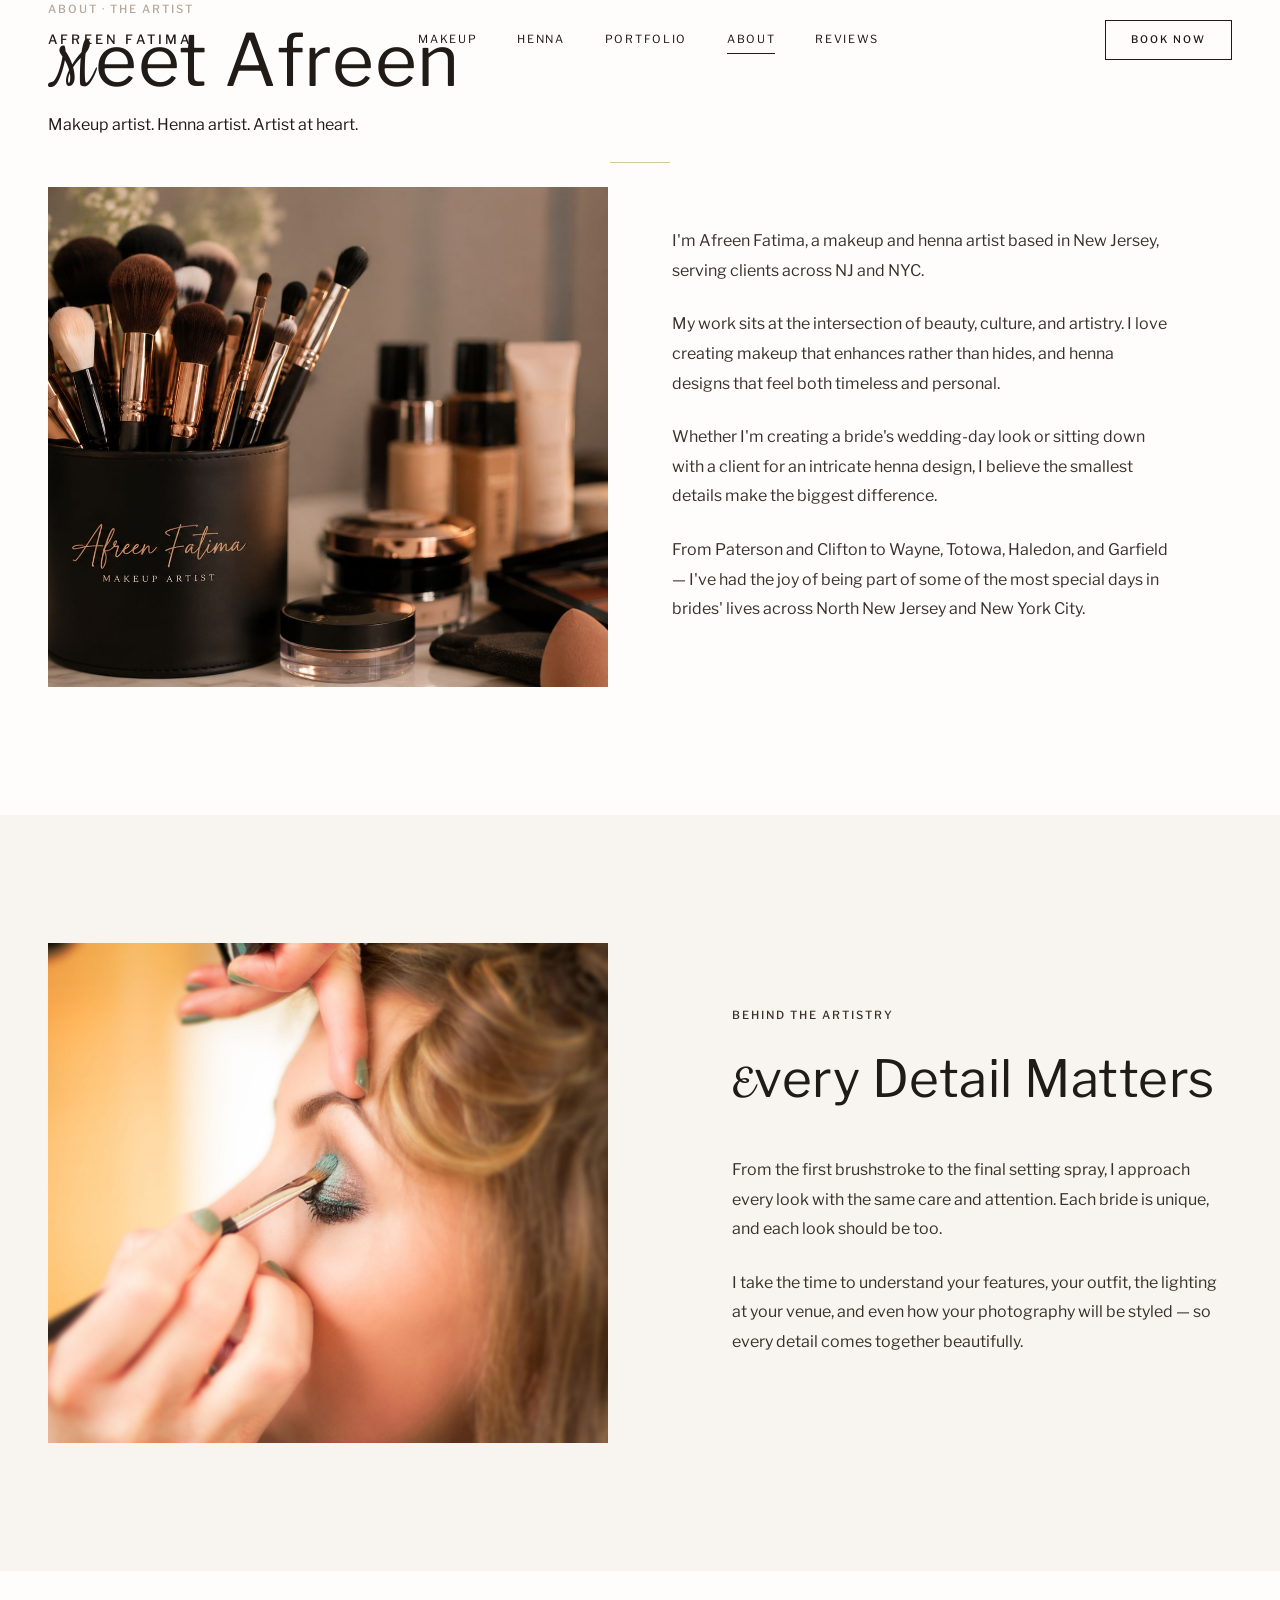
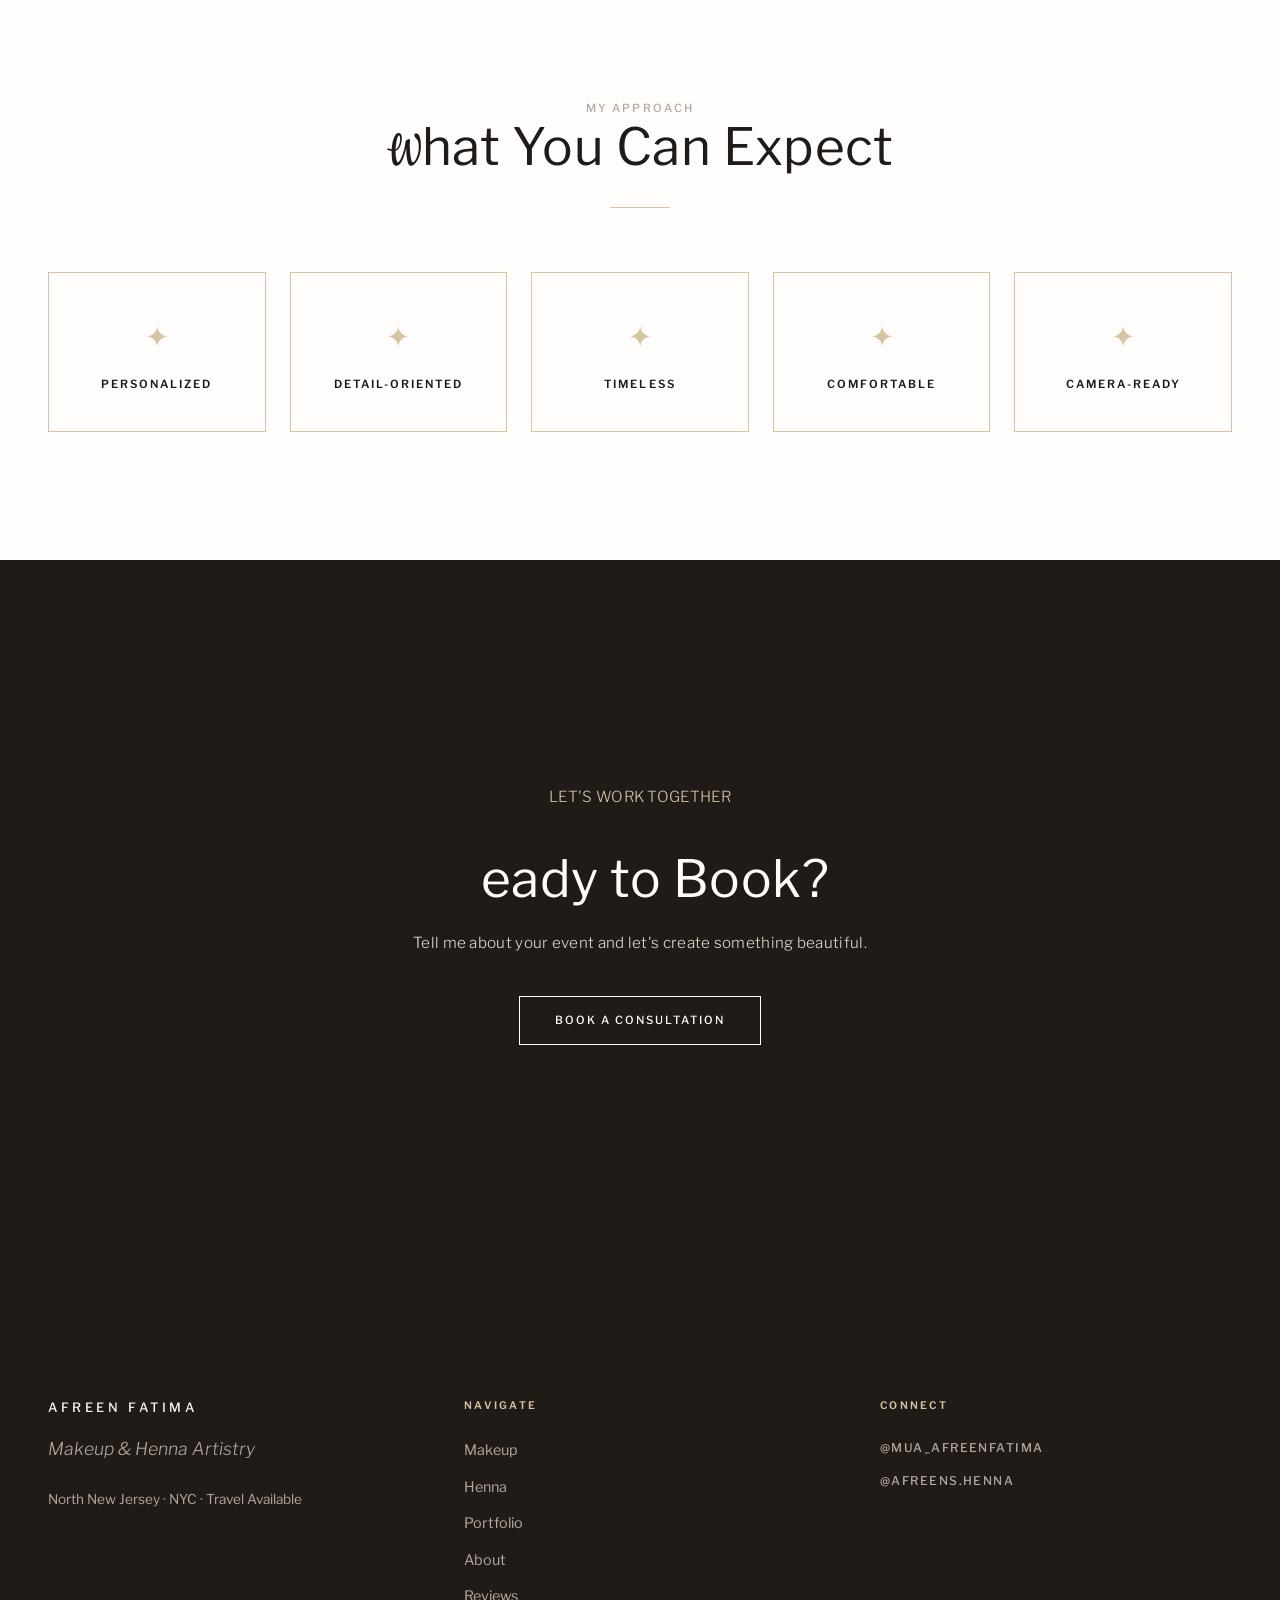
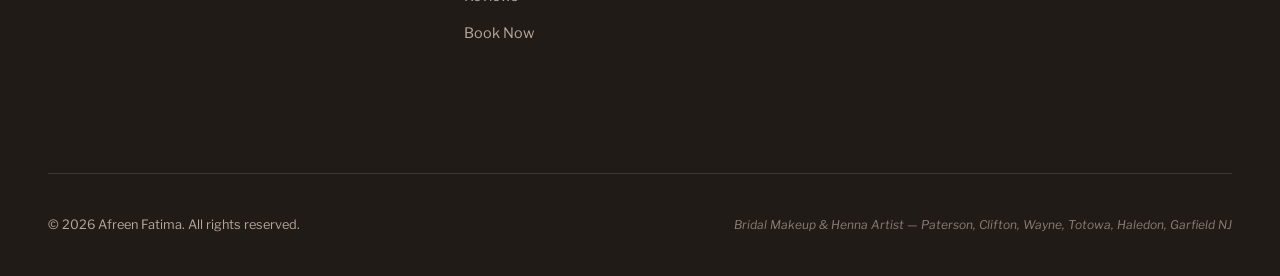
==== commit 099d14bf: "Enhance typography with Google Fonts integration" ====
--- a/about.html
+++ b/about.html
@@ -12,7 +12,9 @@
   <meta property="og:image" content="img/makeup/Afreen Fatima Makeup Vanity Setup.jpg">
   <meta property="og:url" content="https://afreenfatima.com/about">
   <meta property="og:type" content="website">
+  <link href="https://fonts.googleapis.com/css2?family=Cookie&family=Libre+Franklin:ital,wght@0,100..900;1,100..900&family=Send+Flowers&display=swap" rel="stylesheet">
   <link rel="stylesheet" href="css/style.css">
+  <link rel="stylesheet" href="css/inner-editorial.css">
 </head>
 <body>
 
@@ -47,11 +49,11 @@
   <main>
 
     <!-- ─── PAGE HEADER ─── -->
-    <section style="padding-top: calc(var(--header-height) + var(--space-3xl)); padding-bottom: var(--space-xl); text-align: center;">
+    <section class="editorial-page-header">
       <div class="container">
-        <p class="label reveal">About</p>
-        <h1 class="reveal" style="margin-top: var(--space-sm);">Meet Afreen</h1>
-        <p class="accent-script reveal" style="font-size: 1.2rem; margin-top: var(--space-sm);">Makeup artist. Henna artist. Artist at heart.</p>
+        <p class="label reveal">About · The Artist</p>
+        <h1 class="reveal"><span class="cookie-regular editorial-initial">M</span>eet Afreen</h1>
+        <p class="reveal">Makeup artist. Henna artist. Artist at heart.</p>
         <div class="divider reveal"></div>
       </div>
     </section>
@@ -84,7 +86,7 @@
         <div class="intro" style="direction: rtl;">
           <div style="direction: ltr;" class="intro__content reveal-left">
             <p class="label">Behind the Artistry</p>
-            <h2 style="margin-top: var(--space-sm);">Every Detail Matters</h2>
+            <h2 style="margin-top: var(--space-sm);"><span class="cookie-regular editorial-initial">E</span>very Detail Matters</h2>
             <p style="margin-top: var(--space-md);">From the first brushstroke to the final setting spray, I approach every look with the same care and attention. Each bride is unique, and each look should be too.</p>
             <p>I take the time to understand your features, your outfit, the lighting at your venue, and even how your photography will be styled — so every detail comes together beautifully.</p>
           </div>
@@ -105,7 +107,7 @@
       <div class="container">
         <div class="text-center reveal">
           <p class="label">My Approach</p>
-          <h2>What You Can Expect</h2>
+          <h2><span class="cookie-regular editorial-initial">W</span>hat You Can Expect</h2>
           <div class="divider"></div>
         </div>
 
@@ -139,7 +141,7 @@
       <div class="container">
         <div class="cta-banner cta-banner--dark reveal">
           <p class="label" style="color: var(--color-champagne);">Let's Work Together</p>
-          <h2 style="color: var(--color-warm-white);">Ready to Book?</h2>
+          <h2 style="color: var(--color-warm-white);"><span class="cookie-regular editorial-initial">R</span>eady to Book?</h2>
           <p style="color: var(--color-champagne-light);">Tell me about your event and let's create something beautiful.</p>
           <a href="contact.html" class="btn btn--light">Book a Consultation</a>
         </div>
--- a/css/style.css
+++ b/css/style.css
@@ -1,11 +1,17 @@
+.cookie-regular {
+  font-family: "Cookie", cursive;
+  font-weight: 400;
+  font-style: normal;
+}
+
 /* ===================================================================
    AFREEN FATIMA — Bridal Makeup & Henna Artist
    Design System + Complete Styles
    =================================================================== */
 
 /* ───────────────────── Google Fonts ───────────────────── */
-/* Cormorant Garamond & Inter loaded via @import; Libre Franklin loaded via <link> in HTML */
-@import url('https://fonts.googleapis.com/css2?family=Cormorant+Garamond:ital,wght@0,300;0,400;0,500;0,600;0,700;1,300;1,400;1,500&family=Inter:wght@300;400;500;600&display=swap');
+/*  loaded via @import; Libre Franklin loaded via <link> in HTML */
+@import url('https://fonts.googleapis.com/css2?family=Cormorant+Garamond:ital,wght@0,300;0,400;0,500;0,600;0,700;1,300;1,400;1,500&display=swap');
 
 /* ───────────────────── CSS Custom Properties ───────────────────── */
 :root {
@@ -22,9 +28,9 @@
   --color-overlay-light: rgba(33, 27, 24, 0.30);
 
   /* Typography */
-  --font-heading: 'Cormorant Garamond', 'Georgia', serif;
-  --font-body: 'Inter', 'Helvetica Neue', sans-serif;
-  --font-accent: 'Libre Franklin', 'Helvetica Neue', sans-serif;
+  --font-heading: "Libre Franklin", sans-sans-serif;
+  --font-body: "Libre Franklin", sans-sans-serif;
+  --font-accent: "Libre Franklin", sans-sans-serif;
 
   /* Spacing */
   --space-xs: 0.5rem;
@@ -155,11 +161,11 @@
   color: var(--color-taupe-dark);
 }
 
-/* ───────────────────── Drop Cap & Libre Franklin Accents ───────────────────── */
+/* ───────────────────── Drop Cap & Libre Franklin Editorial Accents ───────────────────── */
 .drop-cap {
   font-family: var(--font-accent);
   font-optical-sizing: auto;
-  font-weight: 300;
+  font-weight: 800;
   font-style: normal;
   float: left;
   font-size: 3.8rem;
@@ -167,6 +173,30 @@
   padding-right: 0.12em;
   padding-top: 0.06em;
   color: var(--color-espresso);
+  letter-spacing: -0.05em;
+}
+
+.editorial-initial {
+  font-family: "Cookie", cursive;
+  font-weight: 400;
+  font-style: normal;
+  letter-spacing: 0;
+  color: var(--color-espresso);
+}
+
+.editorial-initial--hero {
+  color: inherit;
+  font-size: 1.22em;
+  line-height: 0;
+  margin-right: -0.02em;
+}
+
+.editorial-initial--heading {
+  display: inline-block;
+  font-size: 1.18em;
+  line-height: 0.8;
+  margin-right: -0.03em;
+  vertical-align: -0.04em;
 }
 
 /* ───────────────────── Editorial Section Headers ───────────────────── */
@@ -584,52 +614,50 @@
 /* ───────────────────── Hero Section ───────────────────── */
 .hero {
   position: relative;
-  height: 100vh;
-  min-height: 600px;
+  height: 100svh;
+  min-height: 650px;
   max-height: 1000px;
   display: flex;
-  align-items: center;
-  justify-content: center;
-  text-align: center;
+  align-items: flex-end;
+  justify-content: flex-start;
   overflow: hidden;
+  isolation: isolate;
+  background: var(--color-espresso);
 }
 
 .hero__bg {
   position: absolute;
-  top: 0;
-  left: 0;
+  inset: 0;
   width: 100%;
   height: 100%;
   object-fit: cover;
-  object-position: center 20%;
+  object-position: center 25%;
   z-index: 0;
 }
 
-/* YouTube video background */
 .hero__video-wrap {
   position: absolute;
-  top: 0;
-  left: 0;
-  width: 100%;
-  height: 100%;
+  inset: 0;
   overflow: hidden;
   z-index: 0;
   pointer-events: none;
+  background: var(--color-espresso);
 }
 
 .hero__video-wrap iframe {
   position: absolute;
   top: 50%;
   left: 50%;
-  width: 300%;
-  height: 300%;
+  width: 177.78vh;
+  height: 100vh;
   min-width: 100%;
   min-height: 100%;
-  transform: translate(-50%, -50%);
+  transform: translate(-50%, -50%) scale(1.03);
+  transform-origin: center;
   border: 0;
-}
-
-/* Poster image fades out when video starts */
+  pointer-events: none;
+}
+
 .hero__poster {
   z-index: 1;
   transition: opacity 1.2s ease;
@@ -637,71 +665,121 @@
 
 .hero__overlay {
   position: absolute;
-  top: 0;
-  left: 0;
-  width: 100%;
-  height: 100%;
-  background: linear-gradient(
-    to bottom,
-    rgba(33, 27, 24, 0.25) 0%,
-    rgba(33, 27, 24, 0.50) 50%,
-    rgba(33, 27, 24, 0.65) 100%
-  );
+  inset: 0;
+  background:
+    linear-gradient(
+      to right,
+      rgba(33, 27, 24, 0.10) 0%,
+      rgba(33, 27, 24, 0.08) 45%,
+      rgba(33, 27, 24, 0.22) 100%
+    ),
+    linear-gradient(
+      to top,
+      rgba(33, 27, 24, 0.78) 0%,
+      rgba(33, 27, 24, 0.28) 42%,
+      rgba(33, 27, 24, 0.05) 75%
+    );
   z-index: 1;
 }
 
 .hero__content {
   position: relative;
   z-index: 2;
+  width: 100%;
+  max-width: var(--max-width);
+  margin: 0 auto;
+  padding: 0 clamp(1.25rem, 4vw, 3rem) clamp(2rem, 5vw, 5rem);
   color: var(--color-warm-white);
-  max-width: 800px;
-  padding: 0 var(--space-md);
+}
+
+.hero__content--editorial {
+  display: flex;
+  flex-direction: column;
+  align-items: flex-start;
 }
 
 .hero__label {
   font-family: var(--font-accent);
   font-optical-sizing: auto;
-  font-size: 0.7rem;
-  font-weight: 400;
+  font-size: 0.68rem;
+  font-weight: 600;
   font-style: normal;
-  letter-spacing: 0.25em;
+  letter-spacing: 0.22em;
   text-transform: uppercase;
-  color: var(--color-champagne);
-  margin-bottom: var(--space-md);
+  color: var(--color-champagne-light);
+  margin: 0 0 0.75rem 0.2rem;
+}
+
+.hero__story-card {
+  width: min(650px, 100%);
+  padding: clamp(1.5rem, 3vw, 2.5rem);
+  background: rgba(248, 245, 240, 0.96);
+  color: var(--color-espresso);
+  border-left: 3px solid var(--color-champagne);
+  box-shadow: 0 18px 50px rgba(33, 27, 24, 0.14);
+}
+
+.hero__story-kicker {
+  font-family: var(--font-accent);
+  font-size: 0.64rem;
+  font-weight: 600;
+  letter-spacing: 0.2em;
+  text-transform: uppercase;
+  color: var(--color-taupe-dark);
+  margin-bottom: 0.8rem;
 }
 
 .hero__title {
   font-family: var(--font-heading);
-  font-size: clamp(2.8rem, 7vw, 5rem);
+  font-size: clamp(3rem, 6vw, 5.5rem);
   font-weight: 300;
-  line-height: 1.1;
-  color: var(--color-warm-white);
-  margin-bottom: var(--space-md);
+  line-height: 0.98;
+  letter-spacing: -0.015em;
+  color: var(--color-espresso);
+  margin-bottom: 1.1rem;
 }
 
 .hero__title-accent {
   font-family: var(--font-accent);
   font-optical-sizing: auto;
-  font-weight: 200;
-  font-style: italic;
-  letter-spacing: 0.02em;
+  font-weight: 800;
+  font-style: normal;
+  letter-spacing: -0.05em;
 }
 
 .hero__subtitle {
+  max-width: 500px;
   font-family: var(--font-body);
-  font-size: 0.95rem;
-  font-weight: 300;
-  letter-spacing: 0.06em;
-  color: rgba(255, 253, 252, 0.85);
-  margin-bottom: var(--space-lg);
+  font-size: 0.9rem;
+  font-weight: 400;
+  line-height: 1.7;
+  letter-spacing: 0.015em;
+  color: var(--color-espresso-light);
+  margin-bottom: 1.4rem;
 }
 
 .hero__ctas {
   display: flex;
   align-items: center;
-  justify-content: center;
-  gap: var(--space-md);
+  justify-content: flex-start;
+  gap: 1.25rem;
   flex-wrap: wrap;
+}
+
+.hero__story-card .btn--filled {
+  border-color: var(--color-espresso);
+}
+
+.hero__story-card .btn--text {
+  color: var(--color-espresso);
+}
+
+.hero__story-card .btn--text::after {
+  background-color: var(--color-espresso);
+}
+
+.hero__story-card .btn--text:hover {
+  color: var(--color-espresso);
 }
 
 /* Page Hero (shorter, for inner pages) */
@@ -713,6 +791,122 @@
 
 .hero--page .hero__title {
   font-size: clamp(2.2rem, 5.5vw, 4rem);
+}
+
+.makeup-hero .hero__bg {
+  transform: scaleX(-1);
+}
+/* ───────────────────── The Latest / Editorial Cards ───────────────────── */
+.latest-section {
+  background: var(--color-warm-white);
+}
+
+.latest-header {
+  display: flex;
+  align-items: flex-end;
+  justify-content: space-between;
+  gap: var(--space-lg);
+  margin-bottom: var(--space-xl);
+  padding-bottom: var(--space-md);
+  border-bottom: 1px solid rgba(181, 167, 156, 0.45);
+}
+
+.latest-header h2 {
+  font-family: var(--font-accent);
+  font-size: clamp(2.4rem, 5vw, 4.5rem);
+  font-weight: 300;
+  line-height: 0.95;
+  letter-spacing: -0.04em;
+  text-transform: uppercase;
+}
+
+.latest-header__link {
+  font-family: var(--font-accent);
+  font-size: 0.65rem;
+  font-weight: 600;
+  letter-spacing: 0.16em;
+  text-transform: uppercase;
+  white-space: nowrap;
+  padding-bottom: 0.25rem;
+  border-bottom: 1px solid var(--color-espresso);
+}
+
+.latest-header__link:hover {
+  opacity: 0.6;
+}
+
+.latest-grid {
+  display: grid;
+  grid-template-columns: 1.35fr 1fr 1fr;
+  gap: clamp(1rem, 2vw, 2rem);
+  align-items: start;
+}
+
+.latest-card {
+  display: block;
+  color: var(--color-espresso);
+}
+
+.latest-card__image-wrap {
+  overflow: hidden;
+  aspect-ratio: 4 / 5;
+  background: var(--color-ivory);
+}
+
+.latest-card--feature .latest-card__image-wrap {
+  aspect-ratio: 5 / 6;
+}
+
+.latest-card__image-wrap img {
+  width: 100%;
+  height: 100%;
+  object-fit: cover;
+  transition: transform 0.8s cubic-bezier(0.22, 1, 0.36, 1);
+}
+
+.latest-card:hover .latest-card__image-wrap img {
+  transform: scale(1.035);
+}
+
+.latest-card__meta {
+  display: flex;
+  align-items: center;
+  justify-content: space-between;
+  gap: 1rem;
+  margin-top: 0.85rem;
+  padding-top: 0.75rem;
+  border-top: 1px solid var(--color-champagne);
+  font-family: var(--font-accent);
+  font-size: 0.62rem;
+  font-weight: 600;
+  letter-spacing: 0.16em;
+  text-transform: uppercase;
+  color: var(--color-taupe-dark);
+}
+
+.latest-card h3 {
+  font-family: var(--font-heading);
+  font-size: clamp(1.7rem, 2.8vw, 2.6rem);
+  font-weight: 400;
+  line-height: 1.05;
+  margin-top: 0.65rem;
+  transition: color var(--transition-base);
+}
+
+.latest-card:not(.latest-card--feature) h3 {
+  font-size: clamp(1.45rem, 2.2vw, 2rem);
+}
+
+.latest-card:hover h3 {
+  color: var(--color-taupe-dark);
+}
+
+.latest-card p {
+  max-width: 440px;
+  margin-top: 0.65rem;
+  font-size: 0.83rem;
+  line-height: 1.7;
+  color: var(--color-espresso-light);
 }
 
 /* ───────────────────── Intro / Meet Afreen Section ───────────────────── */
@@ -1669,6 +1863,112 @@
   }
 }
 
+/* ───────────────────── Editorial Responsive Overrides ───────────────────── */
+@media (max-width: 768px) {
+  .hero {
+    height: 88svh;
+    min-height: 600px;
+    align-items: flex-end;
+  }
+
+  .hero__video-wrap iframe {
+    width: 177.78vh;
+    height: 100vh;
+    min-width: 177.78vh;
+    min-height: 100%;
+  }
+
+  .hero__content {
+    padding-bottom: 1.5rem;
+  }
+
+  .hero__label {
+    margin-bottom: 0.55rem;
+  }
+
+  .hero__story-card {
+    width: 100%;
+    padding: 1.35rem;
+    border-left-width: 2px;
+  }
+
+  .hero__title {
+    font-size: clamp(2.7rem, 12vw, 4rem);
+  }
+
+  .hero__subtitle {
+    font-size: 0.82rem;
+    line-height: 1.6;
+  }
+
+  .hero__ctas {
+    gap: 0.9rem;
+  }
+
+  .latest-header {
+    align-items: flex-start;
+    flex-direction: column;
+    margin-bottom: var(--space-lg);
+  }
+
+  .latest-header__link {
+    align-self: flex-start;
+  }
+
+  .latest-grid {
+    grid-template-columns: 1fr 1fr;
+    gap: 1rem;
+  }
+
+  .latest-card--feature {
+    grid-column: 1 / -1;
+  }
+
+  .latest-card--feature .latest-card__image-wrap {
+    aspect-ratio: 16 / 10;
+  }
+
+  .latest-card__image-wrap {
+    aspect-ratio: 4 / 5;
+  }
+}
+
+@media (max-width: 480px) {
+  .hero {
+    min-height: 570px;
+  }
+
+  .hero__story-card {
+    padding: 1.2rem;
+  }
+
+  .hero__story-kicker {
+    font-size: 0.58rem;
+  }
+
+  .hero__title {
+    font-size: clamp(2.45rem, 13vw, 3.4rem);
+  }
+
+  .hero__ctas {
+    align-items: flex-start;
+    flex-direction: column;
+  }
+
+  .latest-grid {
+    grid-template-columns: 1fr;
+  }
+
+  .latest-card--feature {
+    grid-column: auto;
+  }
+
+  .latest-card--feature .latest-card__image-wrap,
+  .latest-card__image-wrap {
+    aspect-ratio: 4 / 5;
+  }
+}
+
 /* ───────────────────── Print Styles ───────────────────── */
 @media print {
   .header,
@@ -1694,3 +1994,9 @@
     background: #fff;
   }
 }
+
+
+.hero__poster.is-playing {
+  opacity: 0;
+  pointer-events: none;
+}
